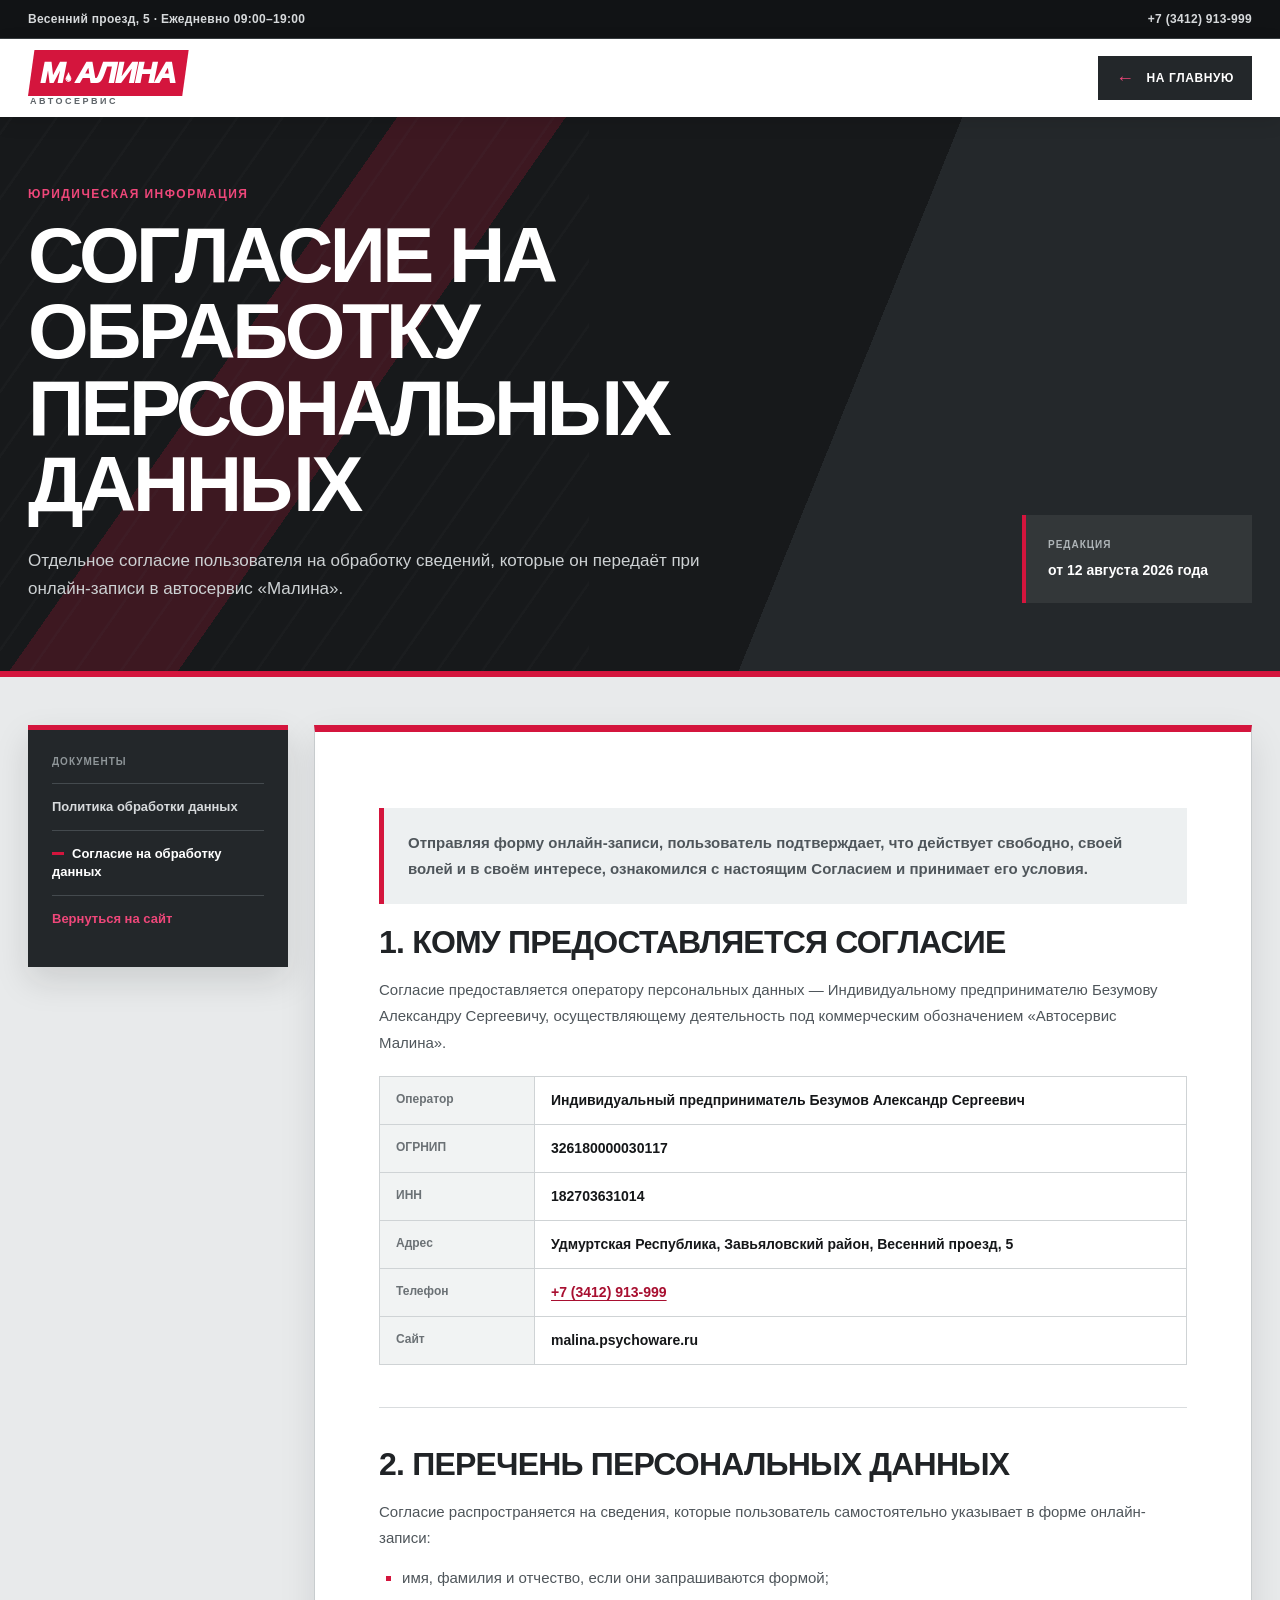
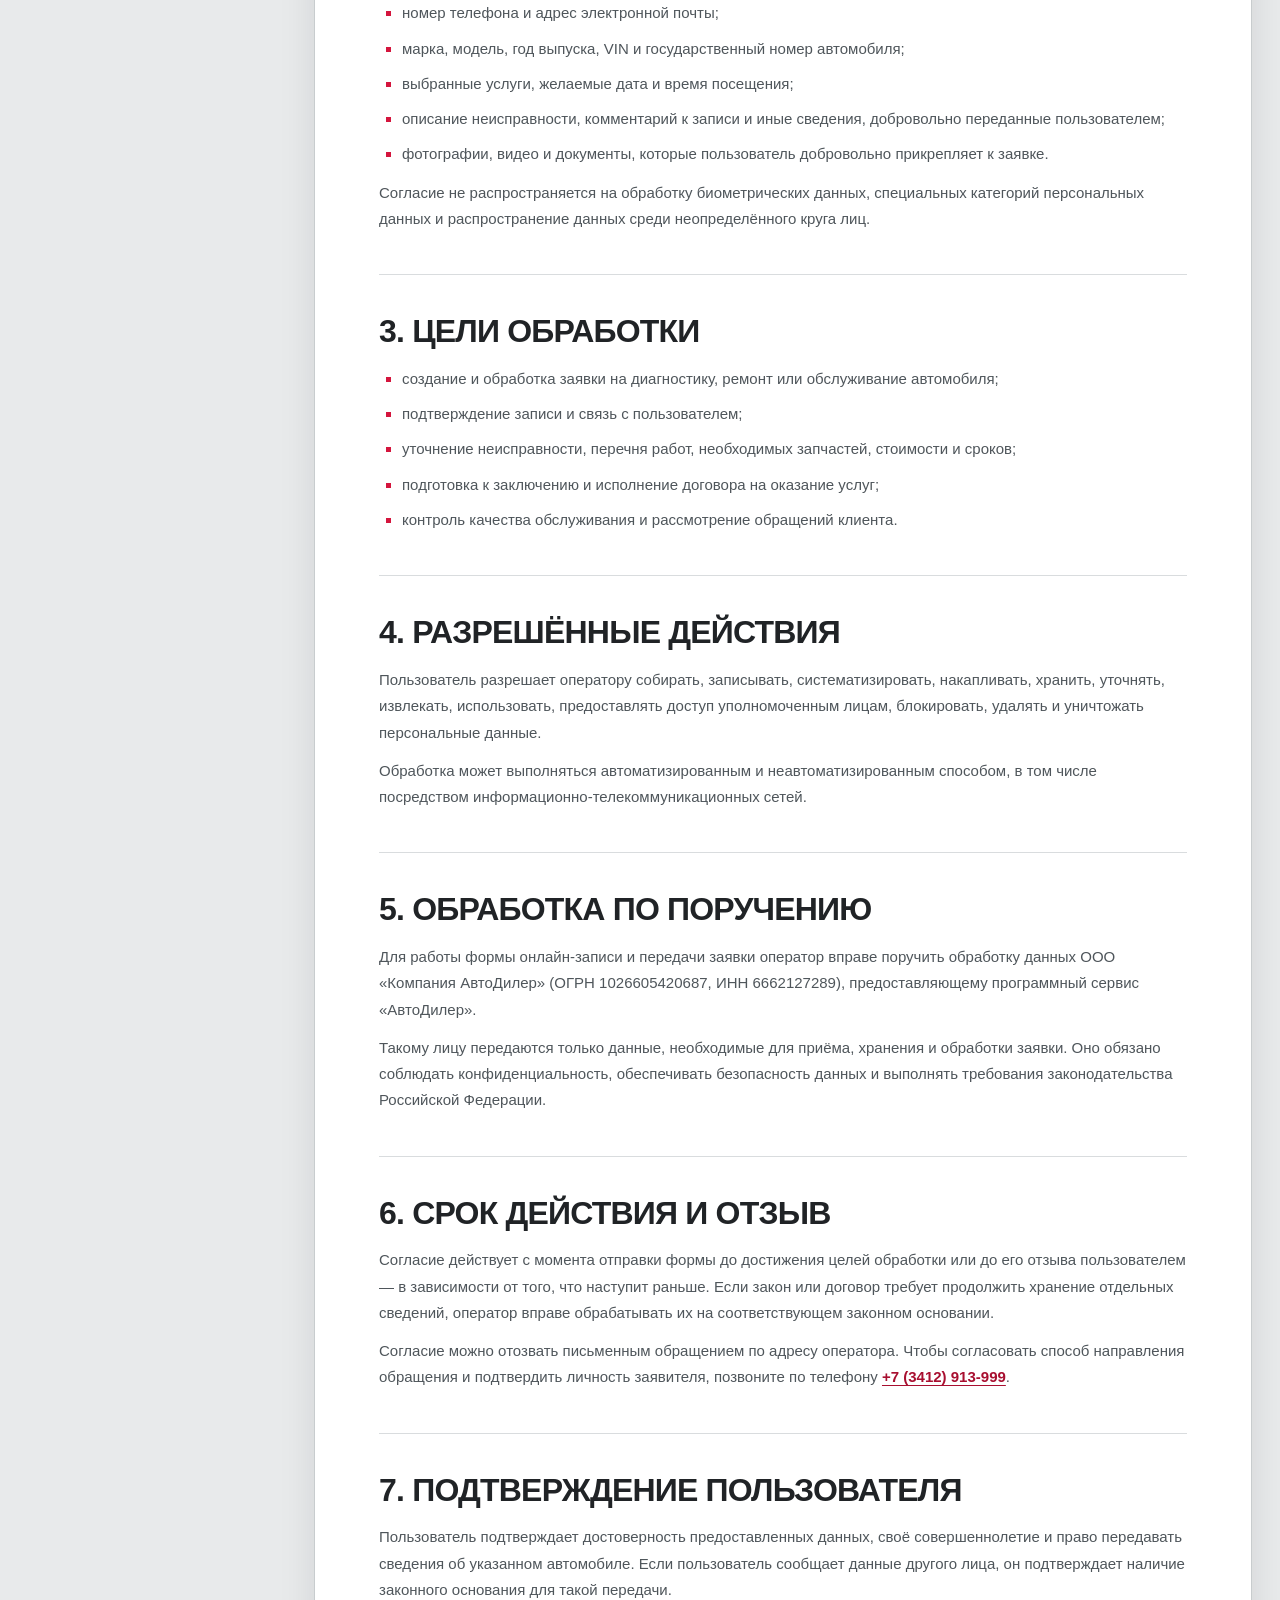
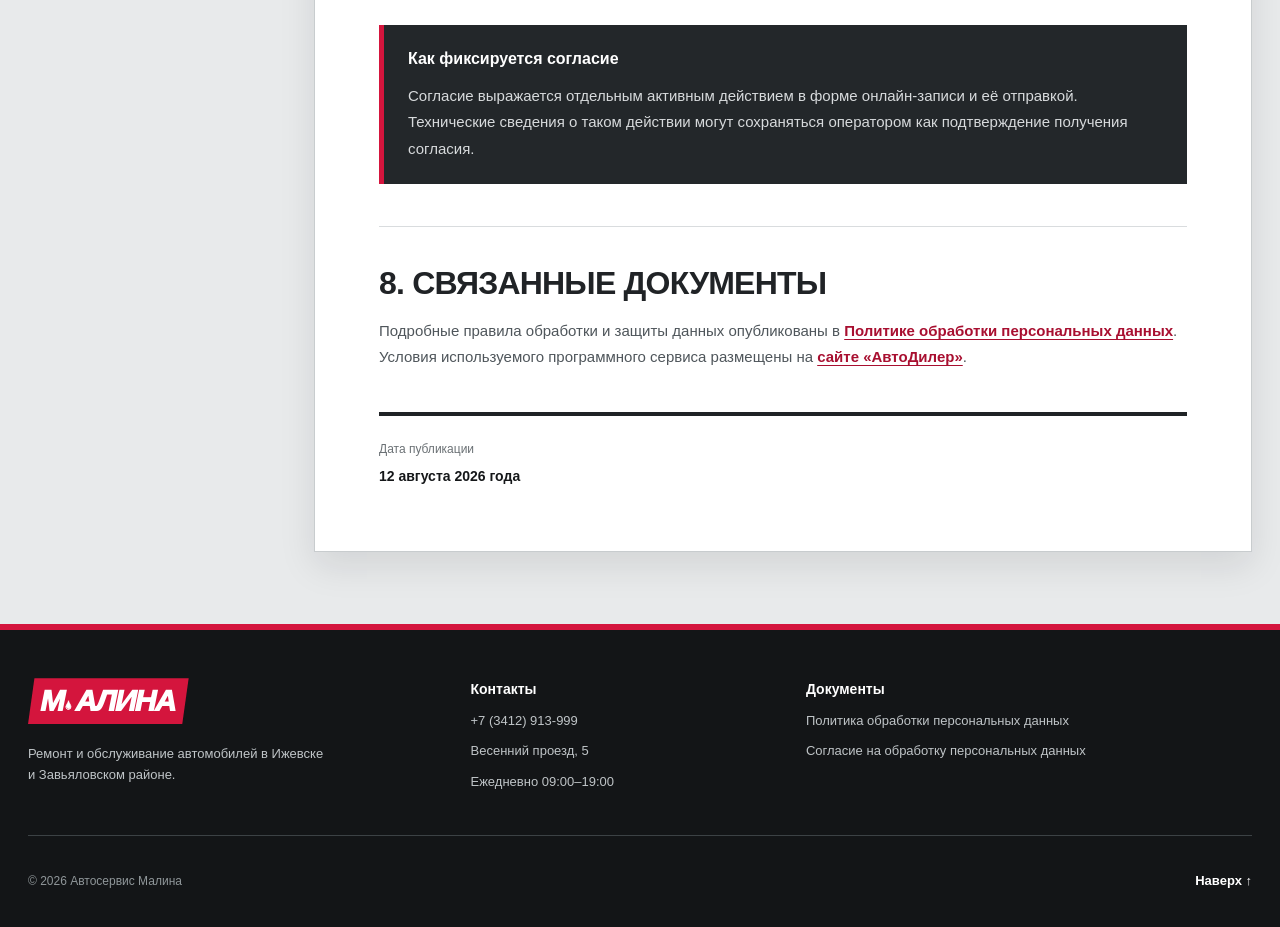
==== consent/index.html @ 2dd9e6f2 "Initial commit: static site malina" ====
<!doctype html>
<html lang="ru">
  <head>
    <meta charset="utf-8">
    <meta name="viewport" content="width=device-width, initial-scale=1">
    <meta name="theme-color" content="#d4153d">
    <title>Согласие на обработку персональных данных — Автосервис Малина</title>
    <meta name="description" content="Согласие пользователя сайта автосервиса Малина на обработку персональных данных при онлайн-записи.">
    <meta name="robots" content="index, follow">
    <link rel="canonical" href="https://malina.psychoware.ru/consent/">
    <link rel="icon" href="/assets/favicon.svg" type="image/svg+xml">
    <link rel="stylesheet" href="/assets/site-v2.css">
    <link rel="stylesheet" href="/assets/legal.css">
    <script src="/assets/legal.js" defer></script>
  </head>
  <body class="legal-site">
    <a class="skip-link" href="#legal-document">Перейти к документу</a>

    <div class="utility-bar">
      <div class="shell utility-inner">
        <span>Весенний проезд, 5 · Ежедневно 09:00–19:00</span>
        <a href="tel:+73412913999">+7 (3412) 913-999</a>
      </div>
    </div>

    <header class="site-header legal-site-header">
      <div class="shell header-inner">
        <a class="brand" href="/" aria-label="Автосервис Малина — на главную">
          <span class="brand-mark" aria-hidden="true"><span class="brand-mark-name"><b>М</b><svg class="brand-mark-drop" viewBox="0 0 16 22"><path class="brand-mark-drop-body" d="M8 0C6.8 4.1 2.5 8.6 2.5 13a5.5 5.5 0 0 0 11 0C13.5 8.6 9.2 4.1 8 0Z"/><path class="brand-mark-drop-cut" d="M4.2 12.1c.25 2.65 1.82 4.35 4.05 4.35 1.54 0 2.83-.74 3.65-1.91-.55 2.34-2.25 3.91-4.54 3.91-2.7 0-4.76-2.08-4.76-4.9 0-1.16.34-2.23.95-3.36.02.72.22 1.36.65 1.91Z"/></svg><b>АЛИНА</b></span></span>
          <span class="brand-caption">Автосервис</span>
        </a>
        <a class="legal-home-link" href="/"><span>←</span>На главную</a>
      </div>
      <div class="page-progress" role="progressbar" aria-label="Прогресс просмотра документа" aria-valuemin="0" aria-valuemax="100" aria-valuenow="0"><span></span></div>
    </header>

    <main class="legal-main">
      <section class="legal-hero" id="top">
        <div class="shell legal-hero-grid">
          <div>
            <p class="eyebrow">Юридическая информация</p>
            <h1>Согласие на обработку персональных данных</h1>
            <p class="legal-hero-lead">Отдельное согласие пользователя на обработку сведений, которые он передаёт при онлайн-записи в автосервис «Малина».</p>
          </div>
          <div class="legal-version"><span>Редакция</span><strong>от 12 августа 2026 года</strong></div>
        </div>
      </section>

      <div class="shell legal-content-shell">
        <nav class="legal-nav" aria-label="Юридические документы">
          <span>Документы</span>
          <a href="/privacy/">Политика обработки данных</a>
          <a href="/consent/" aria-current="page">Согласие на обработку данных</a>
          <a href="/">Вернуться на сайт</a>
        </nav>

        <article class="legal-document" id="legal-document">
          <p class="legal-intro" style="margin-bottom: 20px;">Отправляя форму онлайн-записи, пользователь подтверждает, что действует свободно, своей волей и в своём интересе, ознакомился с настоящим Согласием и принимает его условия.</p>

          <section>
            <h2>1. Кому предоставляется согласие</h2>
            <p>Согласие предоставляется оператору персональных данных — Индивидуальному предпринимателю Безумову Александру Сергеевичу, осуществляющему деятельность под коммерческим обозначением «Автосервис Малина».</p>
            <div class="legal-requisites">
              <span>Оператор</span><strong>Индивидуальный предприниматель Безумов Александр Сергеевич</strong>
              <span>ОГРНИП</span><strong>326180000030117</strong>
              <span>ИНН</span><strong>182703631014</strong>
              <span>Адрес</span><strong>Удмуртская Республика, Завьяловский район, Весенний проезд, 5</strong>
              <span>Телефон</span><strong><a href="tel:+73412913999">+7 (3412) 913-999</a></strong>
              <span>Сайт</span><strong>malina.psychoware.ru</strong>
            </div>
          </section>

          <section>
            <h2>2. Перечень персональных данных</h2>
            <p>Согласие распространяется на сведения, которые пользователь самостоятельно указывает в форме онлайн-записи:</p>
            <ul>
              <li>имя, фамилия и отчество, если они запрашиваются формой;</li>
              <li>номер телефона и адрес электронной почты;</li>
              <li>марка, модель, год выпуска, VIN и государственный номер автомобиля;</li>
              <li>выбранные услуги, желаемые дата и время посещения;</li>
              <li>описание неисправности, комментарий к записи и иные сведения, добровольно переданные пользователем;</li>
              <li>фотографии, видео и документы, которые пользователь добровольно прикрепляет к заявке.</li>
            </ul>
            <p>Согласие не распространяется на обработку биометрических данных, специальных категорий персональных данных и распространение данных среди неопределённого круга лиц.</p>
          </section>

          <section>
            <h2>3. Цели обработки</h2>
            <ul>
              <li>создание и обработка заявки на диагностику, ремонт или обслуживание автомобиля;</li>
              <li>подтверждение записи и связь с пользователем;</li>
              <li>уточнение неисправности, перечня работ, необходимых запчастей, стоимости и сроков;</li>
              <li>подготовка к заключению и исполнение договора на оказание услуг;</li>
              <li>контроль качества обслуживания и рассмотрение обращений клиента.</li>
            </ul>
          </section>

          <section>
            <h2>4. Разрешённые действия</h2>
            <p>Пользователь разрешает оператору собирать, записывать, систематизировать, накапливать, хранить, уточнять, извлекать, использовать, предоставлять доступ уполномоченным лицам, блокировать, удалять и уничтожать персональные данные.</p>
            <p>Обработка может выполняться автоматизированным и неавтоматизированным способом, в том числе посредством информационно-телекоммуникационных сетей.</p>
          </section>

          <section>
            <h2>5. Обработка по поручению</h2>
            <p>Для работы формы онлайн-записи и передачи заявки оператор вправе поручить обработку данных ООО «Компания АвтоДилер» (ОГРН 1026605420687, ИНН 6662127289), предоставляющему программный сервис «АвтоДилер».</p>
            <p>Такому лицу передаются только данные, необходимые для приёма, хранения и обработки заявки. Оно обязано соблюдать конфиденциальность, обеспечивать безопасность данных и выполнять требования законодательства Российской Федерации.</p>
          </section>

          <section>
            <h2>6. Срок действия и отзыв</h2>
            <p>Согласие действует с момента отправки формы до достижения целей обработки или до его отзыва пользователем — в зависимости от того, что наступит раньше. Если закон или договор требует продолжить хранение отдельных сведений, оператор вправе обрабатывать их на соответствующем законном основании.</p>
            <p>Согласие можно отозвать письменным обращением по адресу оператора. Чтобы согласовать способ направления обращения и подтвердить личность заявителя, позвоните по телефону <a href="tel:+73412913999">+7 (3412) 913-999</a>.</p>
          </section>

          <section>
            <h2>7. Подтверждение пользователя</h2>
            <p>Пользователь подтверждает достоверность предоставленных данных, своё совершеннолетие и право передавать сведения об указанном автомобиле. Если пользователь сообщает данные другого лица, он подтверждает наличие законного основания для такой передачи.</p>
            <div class="legal-callout"><strong>Как фиксируется согласие</strong><p>Согласие выражается отдельным активным действием в форме онлайн-записи и её отправкой. Технические сведения о таком действии могут сохраняться оператором как подтверждение получения согласия.</p></div>
          </section>

          <section>
            <h2>8. Связанные документы</h2>
            <p>Подробные правила обработки и защиты данных опубликованы в <a href="/privacy/">Политике обработки персональных данных</a>. Условия используемого программного сервиса размещены на <a href="https://autodealer.ru/rules#policy" target="_blank" rel="noopener noreferrer">сайте «АвтоДилер»</a>.</p>
          </section>

          <div class="legal-signature"><span>Дата публикации</span><strong>12 августа 2026 года</strong></div>
        </article>
      </div>
    </main>

    <footer class="footer">
      <div class="shell legal-footer-grid">
        <div class="footer-brand"><a class="brand brand-footer" href="/"><span class="brand-mark brand-mark-light" aria-hidden="true"><span class="brand-mark-name"><b>М</b><svg class="brand-mark-drop" viewBox="0 0 16 22"><path class="brand-mark-drop-body" d="M8 0C6.8 4.1 2.5 8.6 2.5 13a5.5 5.5 0 0 0 11 0C13.5 8.6 9.2 4.1 8 0Z"/><path class="brand-mark-drop-cut" d="M4.2 12.1c.25 2.65 1.82 4.35 4.05 4.35 1.54 0 2.83-.74 3.65-1.91-.55 2.34-2.25 3.91-4.54 3.91-2.7 0-4.76-2.08-4.76-4.9 0-1.16.34-2.23.95-3.36.02.72.22 1.36.65 1.91Z"/></svg><b>АЛИНА</b></span></span></a><p>Ремонт и обслуживание автомобилей в Ижевске и Завьяловском районе.</p></div>
        <div class="legal-footer-column"><strong>Контакты</strong><a href="tel:+73412913999">+7 (3412) 913-999</a><span>Весенний проезд, 5</span><span>Ежедневно 09:00–19:00</span></div>
        <div class="legal-footer-column"><strong>Документы</strong><a href="/privacy/">Политика обработки персональных данных</a><a href="/consent/">Согласие на обработку персональных данных</a></div>
      </div>
      <div class="shell footer-bottom legal-footer-bottom"><span>© 2026 Автосервис Малина</span><a class="footer-to-top" href="#top">Наверх ↑</a></div>
    </footer>
  </body>
</html>
---- assets/legal.css ----
.legal-site {
  color: var(--ink);
  background: #e8eaeb;
}

.legal-site .utility-inner {
  justify-content: space-between;
}

.legal-site-header .brand {
  display: grid;
  justify-items: start;
  gap: 1px;
}

.legal-site-header::after {
  display: none;
}

.legal-site-header .page-progress {
  bottom: 0;
  height: 4px;
}

.legal-home-link {
  display: inline-flex;
  align-items: center;
  gap: 12px;
  min-height: 44px;
  padding: 0 18px;
  color: #fff;
  background: var(--steel);
  font-size: 12px;
  font-weight: 850;
  letter-spacing: .05em;
  text-transform: uppercase;
}

.legal-home-link span {
  color: #ef477a;
  font-size: 18px;
}

.legal-home-link:hover,
.legal-home-link:focus-visible {
  background: var(--raspberry);
}

.legal-main {
  min-height: 70vh;
}

.legal-hero {
  position: relative;
  overflow: hidden;
  color: #fff;
  background: linear-gradient(112deg, #17191b 0 64%, #24282b 64% 100%);
  border-bottom: 6px solid var(--raspberry);
}

.legal-hero::before {
  position: absolute;
  inset: 0 auto 0 -6%;
  width: 52%;
  content: "";
  opacity: .2;
  background:
    repeating-linear-gradient(125deg, transparent 0 34px, rgb(255 255 255 / 9%) 35px 37px),
    linear-gradient(125deg, transparent 0 45%, var(--raspberry) 45% 61%, transparent 61%);
}

.legal-hero-grid {
  position: relative;
  z-index: 1;
  display: grid;
  grid-template-columns: minmax(0, 1fr) 230px;
  align-items: end;
  gap: 70px;
  min-height: 390px;
  padding: 68px 0;
}

.legal-hero .eyebrow {
  color: #ef477a;
}

.legal-hero h1 {
  max-width: 900px;
  margin: 0;
  font-family: "Arial Narrow", Arial, sans-serif;
  font-size: clamp(46px, 6.2vw, 78px);
  font-weight: 900;
  letter-spacing: -.045em;
  line-height: .98;
  text-transform: uppercase;
}

.legal-hero-lead {
  max-width: 720px;
  margin: 24px 0 0;
  color: #cdd1d3;
  font-size: 17px;
  line-height: 1.65;
}

.legal-version {
  display: grid;
  gap: 8px;
  padding: 22px;
  background: rgb(255 255 255 / 7%);
  border-left: 4px solid var(--raspberry);
}

.legal-version span {
  color: #aeb4b7;
  font-size: 10px;
  font-weight: 850;
  letter-spacing: .1em;
  text-transform: uppercase;
}

.legal-version strong {
  font-size: 14px;
}

.legal-content-shell {
  display: grid;
  grid-template-columns: 260px minmax(0, 1fr);
  align-items: start;
  gap: 26px;
  padding-top: 48px;
  padding-bottom: 72px;
}

.legal-nav {
  position: sticky;
  top: 106px;
  display: grid;
  padding: 24px;
  color: #fff;
  background: var(--steel);
  border-top: 5px solid var(--raspberry);
  box-shadow: 0 14px 32px rgb(20 24 26 / 13%);
}

.legal-nav > span {
  margin-bottom: 14px;
  color: #8f9699;
  font-size: 10px;
  font-weight: 850;
  letter-spacing: .1em;
  text-transform: uppercase;
}

.legal-nav a {
  padding: 14px 0;
  color: #d7dadc;
  border-top: 1px solid #444a4e;
  font-size: 13px;
  font-weight: 750;
  line-height: 1.4;
}

.legal-nav a:last-child {
  color: #ef477a;
}

.legal-nav a[aria-current="page"] {
  color: #fff;
}

.legal-nav a[aria-current="page"]::before {
  display: inline-block;
  width: 12px;
  height: 3px;
  margin: 0 8px 3px 0;
  content: "";
  background: var(--raspberry);
}

.legal-site .legal-document {
  width: auto;
  margin: 0;
  padding: clamp(32px, 5vw, 64px);
  background: #fff;
  border: 1px solid #c8ccce;
  border-top: 7px solid var(--raspberry);
  box-shadow: 0 14px 34px rgb(20 24 26 / 10%);
}

.legal-intro {
  margin: 0 0 34px;
  padding: 22px 24px;
  color: #30363a;
  background: #edf0f1;
  border-left: 5px solid var(--raspberry);
  font-size: 17px;
  font-weight: 700;
  line-height: 1.65;
}

.legal-site .legal-document section + section {
  margin-top: 42px;
  padding-top: 38px;
  border-top: 1px solid #d9dcde;
}

.legal-site .legal-document h2 {
  margin: 0 0 16px;
  color: #202326;
  font-family: "Arial Narrow", Arial, sans-serif;
  font-size: clamp(24px, 3vw, 32px);
  font-weight: 900;
  letter-spacing: -.025em;
  line-height: 1.15;
  text-transform: uppercase;
}

.legal-site .legal-document h3 {
  margin: 24px 0 10px;
  color: #202326;
  font-size: 17px;
}

.legal-site .legal-document p,
.legal-site .legal-document li {
  color: #4f565b;
  font-size: 15px;
  line-height: 1.75;
}

.legal-site .legal-document p {
  margin: 12px 0 0;
}

.legal-site .legal-document ul,
.legal-site .legal-document ol {
  display: grid;
  gap: 9px;
  margin: 14px 0 0;
  padding-left: 23px;
}

.legal-site .legal-document ul {
  list-style: square;
}

.legal-site .legal-document ol {
  list-style: decimal;
}

.legal-site .legal-document li::marker {
  color: var(--raspberry);
  font-weight: 900;
}

.legal-site .legal-document a {
  color: var(--raspberry-dark);
  font-weight: 750;
  text-decoration: underline;
  text-underline-offset: 3px;
}

.legal-requisites {
  display: grid;
  grid-template-columns: 155px minmax(0, 1fr);
  margin-top: 20px;
  border-top: 1px solid #cfd3d5;
  border-left: 1px solid #cfd3d5;
}

.legal-requisites > * {
  padding: 13px 16px;
  border-right: 1px solid #cfd3d5;
  border-bottom: 1px solid #cfd3d5;
}

.legal-requisites span {
  color: #6b7175;
  background: #f1f3f3;
  font-size: 12px;
  font-weight: 750;
}

.legal-requisites strong {
  font-size: 14px;
  line-height: 1.5;
}

.legal-data-grid {
  display: grid;
  grid-template-columns: repeat(2, minmax(0, 1fr));
  gap: 12px;
  margin-top: 18px;
}

.legal-data-grid article {
  padding: 20px;
  background: #f1f3f3;
  border-left: 4px solid #aeb4b7;
}

.legal-data-grid strong {
  display: block;
  margin-bottom: 8px;
  color: #202326;
  font-size: 14px;
}

.legal-data-grid p {
  margin: 0 !important;
  font-size: 13px !important;
  line-height: 1.6 !important;
}

.legal-callout {
  margin-top: 22px;
  padding: 22px 24px;
  color: #fff;
  background: var(--steel);
  border-left: 5px solid var(--raspberry);
}

.legal-callout strong {
  display: block;
  margin-bottom: 7px;
  color: #fff;
}

.legal-callout p,
.legal-callout a {
  color: #d7dadc !important;
}

.legal-signature {
  display: grid;
  gap: 8px;
  margin-top: 42px;
  padding-top: 24px;
  border-top: 4px solid #202326;
}

.legal-signature span {
  color: #6b7175;
  font-size: 12px;
}

.legal-signature strong {
  font-size: 14px;
}

.legal-site .footer {
  padding-top: 48px;
}

.legal-footer-grid {
  display: grid;
  grid-template-columns: 1.1fr .8fr 1.25fr;
  gap: 50px;
}

.legal-footer-column {
  display: grid;
  align-content: start;
  gap: 10px;
  color: #bfc4c7;
  font-size: 13px;
  line-height: 1.6;
}

.legal-footer-column strong {
  color: #fff;
  font-size: 14px;
}

.legal-footer-column a:hover,
.legal-footer-column a:focus-visible {
  color: #ef477a;
}

.legal-footer-bottom {
  align-items: center;
}

@media (width <= 900px) {
  .legal-hero-grid {
    grid-template-columns: 1fr;
    gap: 32px;
  }

  .legal-version {
    width: min(100%, 320px);
  }

  .legal-content-shell {
    grid-template-columns: 1fr;
  }

  .legal-nav {
    position: static;
    grid-template-columns: repeat(3, minmax(0, 1fr));
    gap: 0 18px;
  }

  .legal-nav > span {
    grid-column: 1 / -1;
  }

  .legal-footer-grid {
    grid-template-columns: 1fr 1fr;
  }
}

@media (width <= 600px) {
  .legal-site .utility-inner span:first-child {
    display: inline-flex;
  }

  .legal-site .utility-inner a {
    display: none;
  }

  .legal-home-link {
    width: 44px;
    padding: 0;
    justify-content: center;
    font-size: 0;
  }

  .legal-home-link span {
    font-size: 20px;
  }

  .legal-hero-grid {
    min-height: 340px;
    padding: 48px 0;
  }

  .legal-hero h1 {
    font-size: clamp(38px, 12vw, 52px);
  }

  .legal-hero-lead {
    font-size: 15px;
  }

  .legal-content-shell {
    padding-top: 24px;
    padding-bottom: 48px;
  }

  .legal-nav {
    grid-template-columns: 1fr;
    padding: 20px;
  }

  .legal-site .legal-document {
    padding: 28px 22px;
  }

  .legal-intro {
    padding: 18px;
    font-size: 15px;
  }

  .legal-requisites,
  .legal-data-grid,
  .legal-footer-grid {
    grid-template-columns: 1fr;
  }

  .legal-requisites span {
    padding-bottom: 4px;
    border-bottom: 0;
  }

  .legal-requisites strong {
    padding-top: 4px;
  }

  .legal-footer-bottom {
    align-items: flex-start;
  }
}
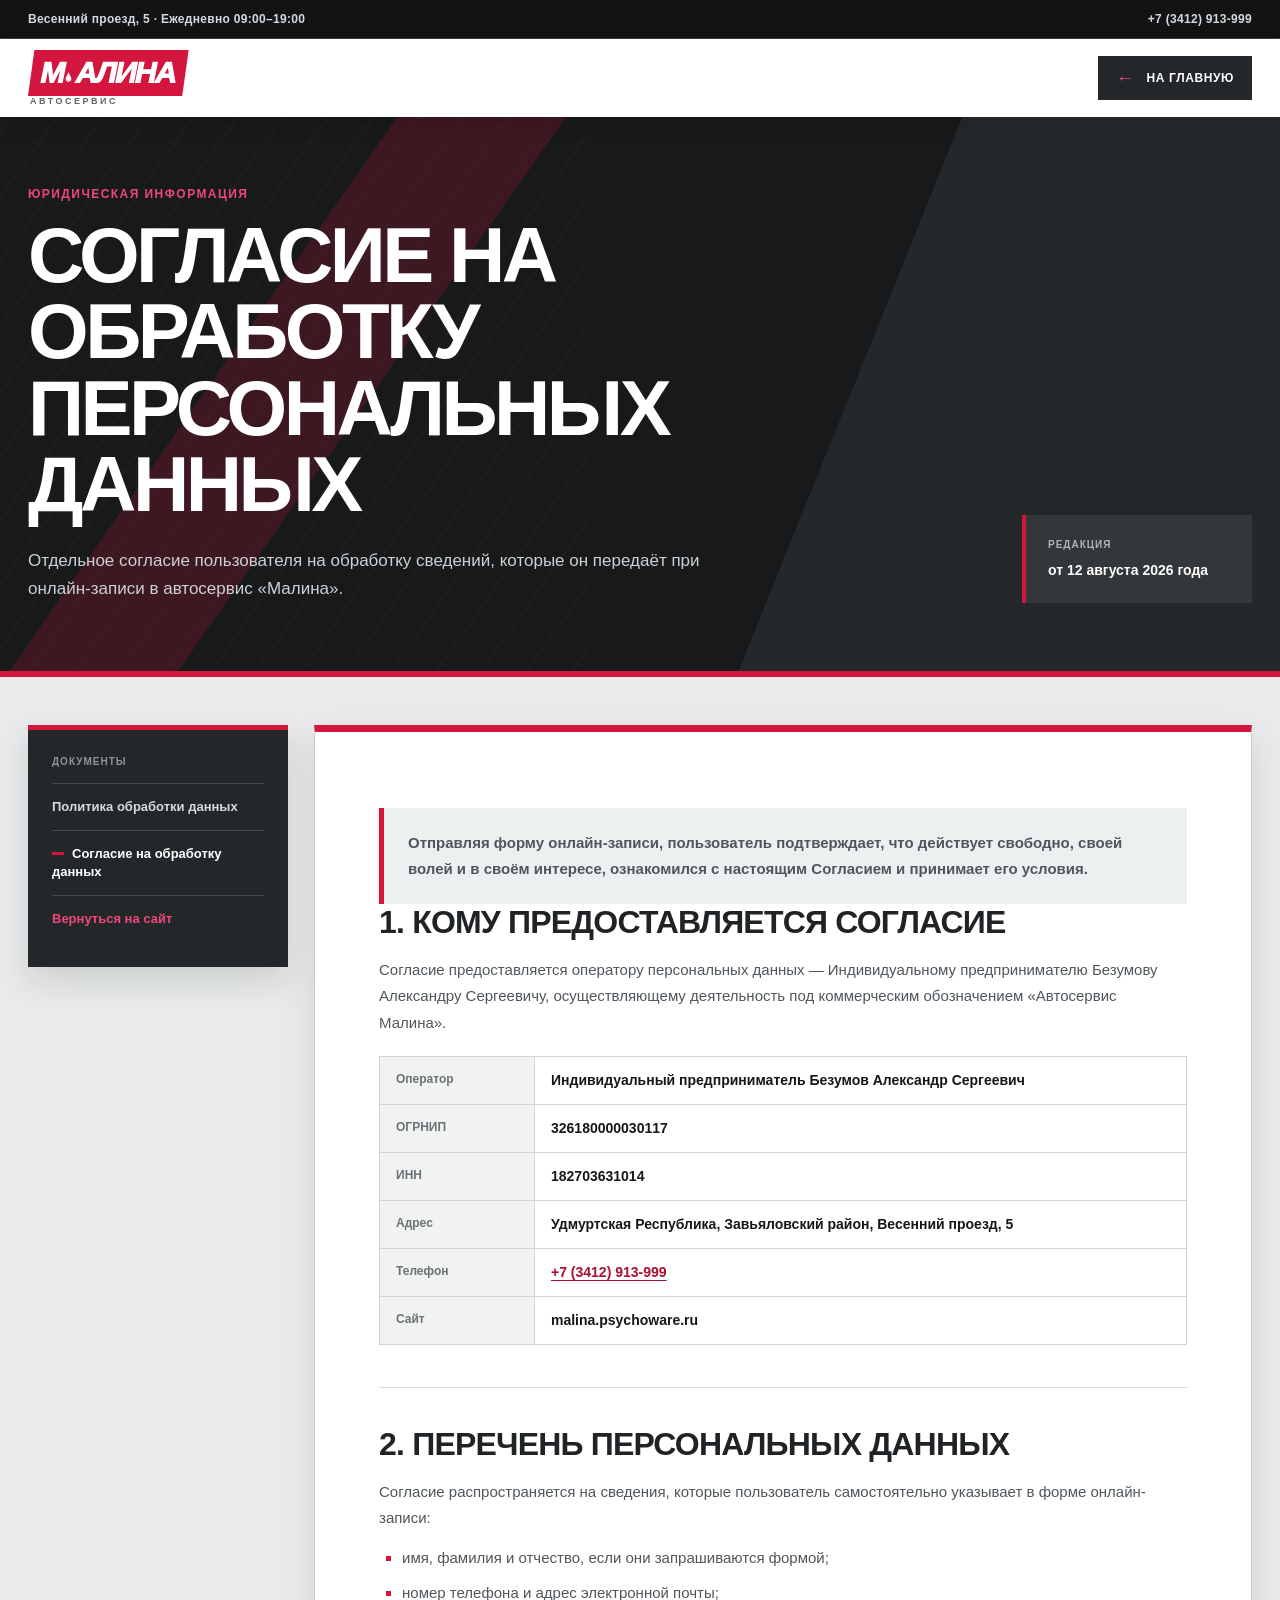
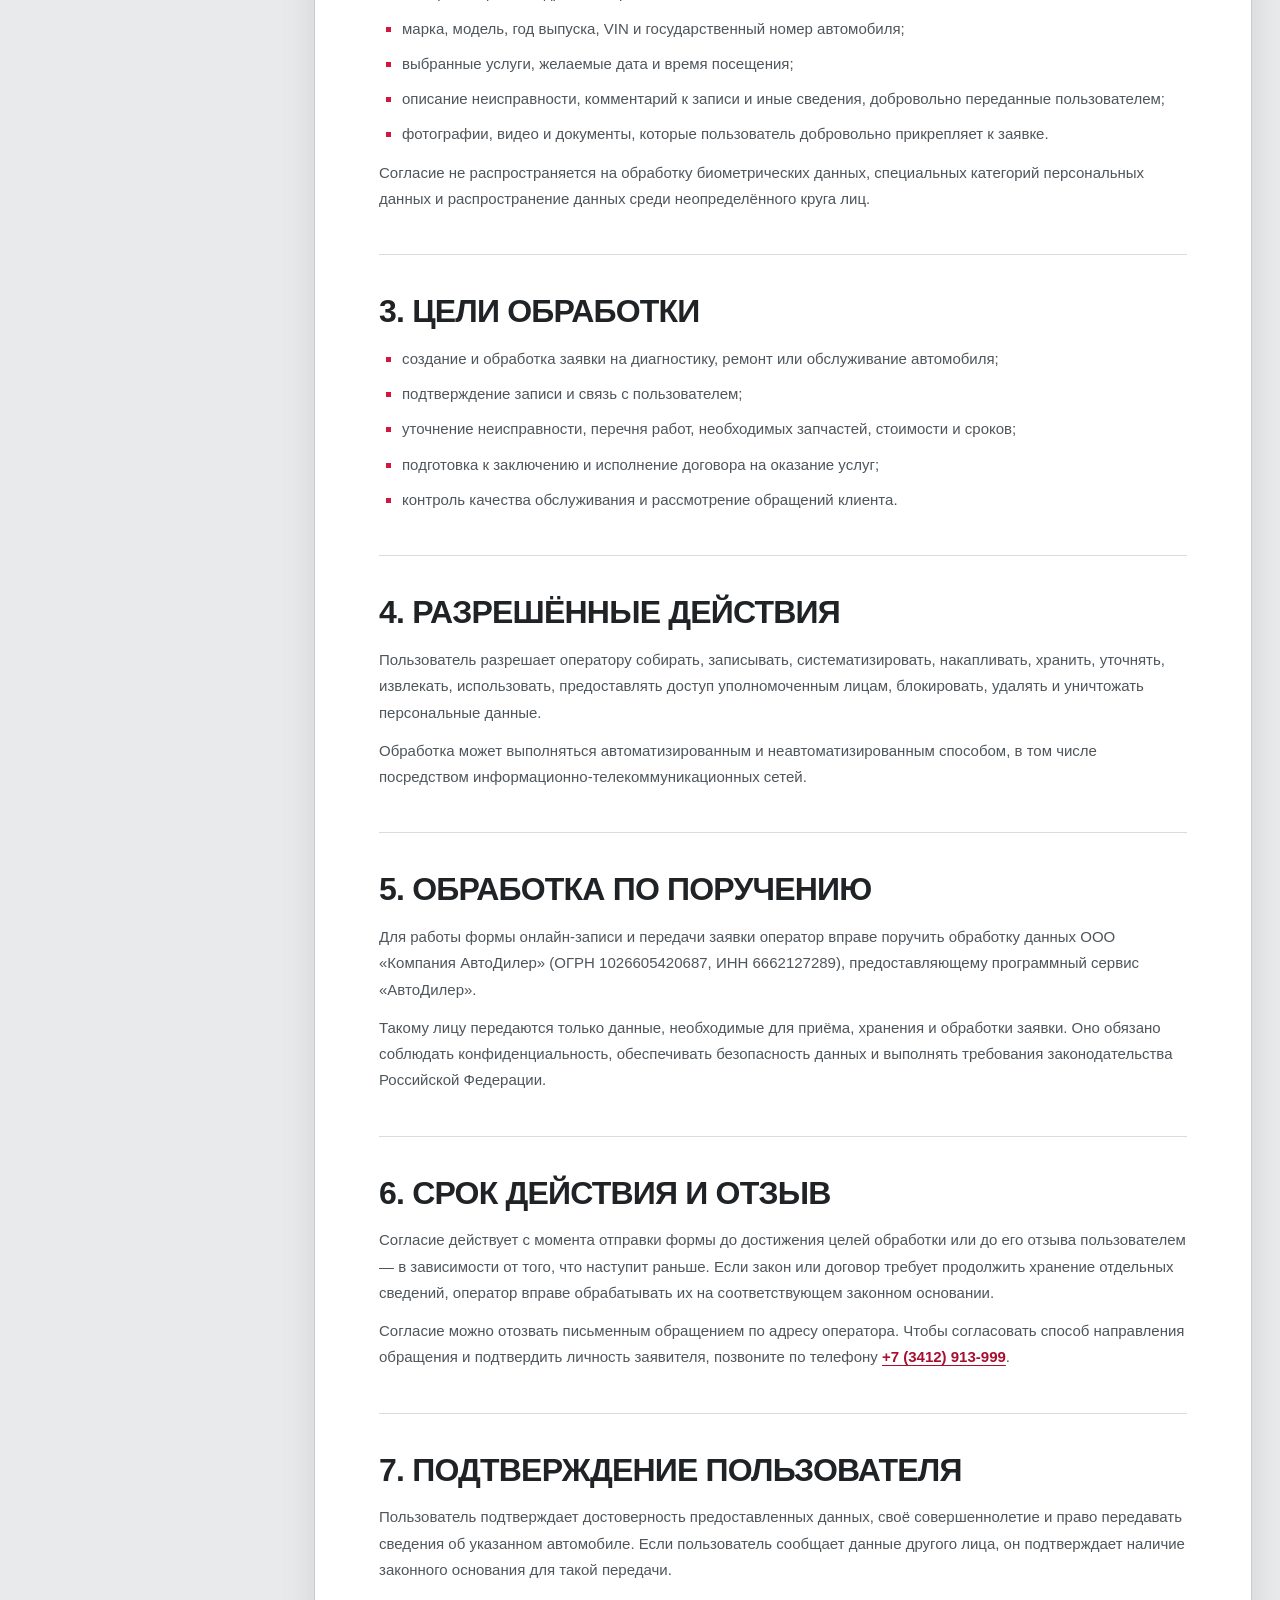
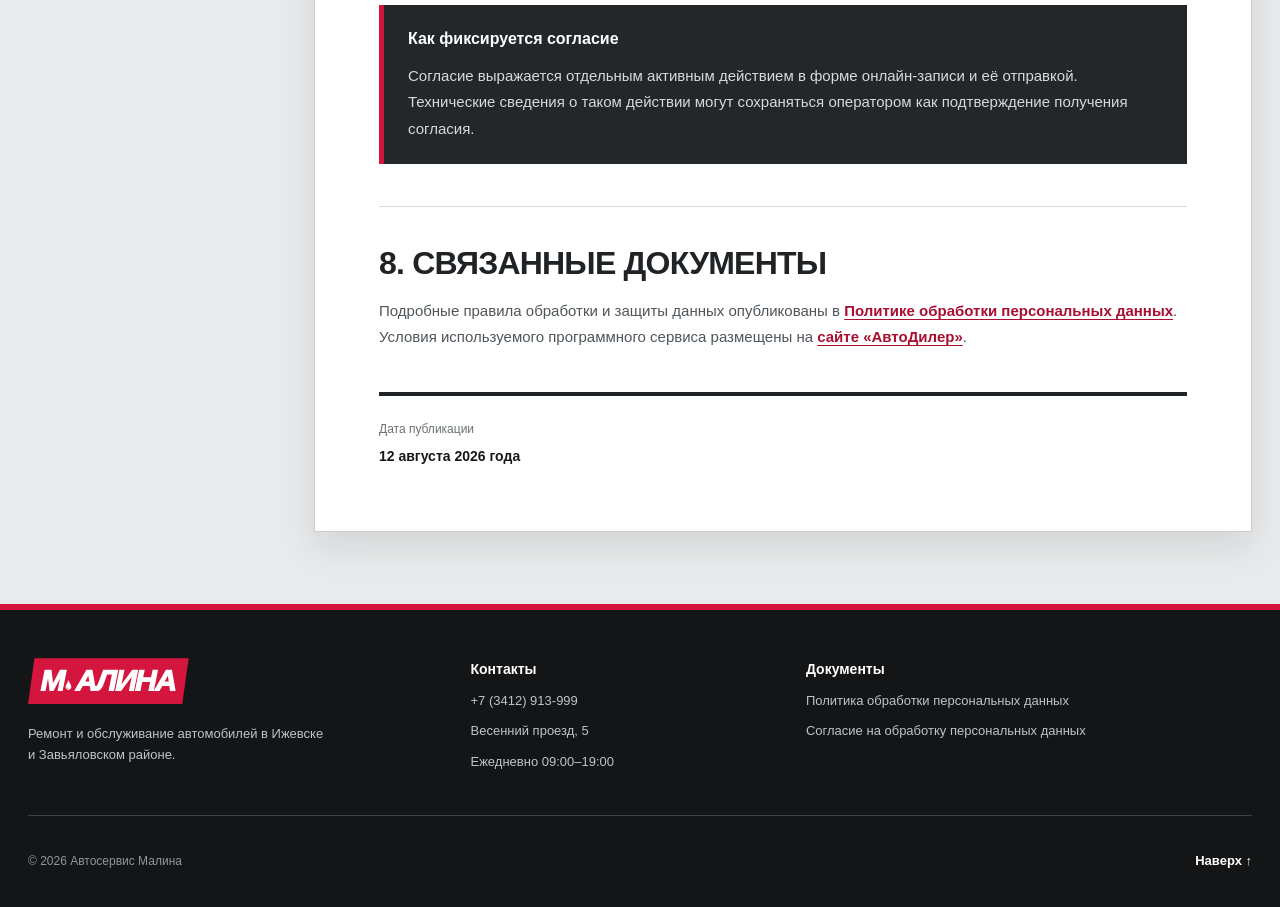
==== commit 82014a90: "Refactor styles and update project docs" ====
--- a/consent/index.html
+++ b/consent/index.html
@@ -9,8 +9,8 @@
     <meta name="robots" content="index, follow">
     <link rel="canonical" href="https://malina.psychoware.ru/consent/">
     <link rel="icon" href="/assets/favicon.svg" type="image/svg+xml">
-    <link rel="stylesheet" href="/assets/site-v2.css">
-    <link rel="stylesheet" href="/assets/legal.css">
+    <link rel="stylesheet" href="/assets/main.css">
+    <link rel="stylesheet" href="/assets/legal-pages.css">
     <script src="/assets/legal.js" defer></script>
   </head>
   <body class="legal-site">
@@ -55,7 +55,7 @@
         </nav>
 
         <article class="legal-document" id="legal-document">
-          <p class="legal-intro" style="margin-bottom: 20px;">Отправляя форму онлайн-записи, пользователь подтверждает, что действует свободно, своей волей и в своём интересе, ознакомился с настоящим Согласием и принимает его условия.</p>
+          <p class="legal-intro">Отправляя форму онлайн-записи, пользователь подтверждает, что действует свободно, своей волей и в своём интересе, ознакомился с настоящим Согласием и принимает его условия.</p>
 
           <section>
             <h2>1. Кому предоставляется согласие</h2>
--- a/assets/legal-pages.css
+++ b/assets/legal-pages.css
@@ -0,0 +1,484 @@
+.legal-site {
+  color: var(--ink);
+  background: #e8eaeb;
+}
+
+.legal-site .utility-inner {
+  justify-content: space-between;
+}
+
+.legal-site-header .brand {
+  display: grid;
+  justify-items: start;
+  gap: 1px;
+}
+
+.legal-site-header::after {
+  display: none;
+}
+
+.legal-site-header .page-progress {
+  bottom: 0;
+  height: 4px;
+}
+
+.legal-home-link {
+  display: inline-flex;
+  align-items: center;
+  gap: 12px;
+  min-height: 44px;
+  padding: 0 18px;
+  color: #fff;
+  background: var(--steel);
+  font-size: 12px;
+  font-weight: 850;
+  letter-spacing: .05em;
+  text-transform: uppercase;
+}
+
+.legal-home-link span {
+  color: #ef477a;
+  font-size: 18px;
+}
+
+.legal-home-link:hover,
+.legal-home-link:focus-visible {
+  background: var(--raspberry);
+}
+
+.legal-main {
+  min-height: 70vh;
+}
+
+.legal-hero {
+  position: relative;
+  overflow: hidden;
+  color: #fff;
+  background: linear-gradient(112deg, #17191b 0 64%, #24282b 64% 100%);
+  border-bottom: 6px solid var(--raspberry);
+}
+
+.legal-hero::before {
+  position: absolute;
+  inset: 0 auto 0 -6%;
+  width: 52%;
+  content: "";
+  opacity: .2;
+  background:
+    repeating-linear-gradient(125deg, transparent 0 34px, rgb(255 255 255 / 9%) 35px 37px),
+    linear-gradient(125deg, transparent 0 45%, var(--raspberry) 45% 61%, transparent 61%);
+}
+
+.legal-hero-grid {
+  position: relative;
+  z-index: 1;
+  display: grid;
+  grid-template-columns: minmax(0, 1fr) 230px;
+  align-items: end;
+  gap: 70px;
+  min-height: 390px;
+  padding: 68px 0;
+}
+
+.legal-hero .eyebrow {
+  color: #ef477a;
+}
+
+.legal-hero h1 {
+  max-width: 900px;
+  margin: 0;
+  font-family: "Arial Narrow", Arial, sans-serif;
+  font-size: clamp(46px, 6.2vw, 78px);
+  font-weight: 900;
+  letter-spacing: -.045em;
+  line-height: .98;
+  text-transform: uppercase;
+}
+
+.legal-hero-lead {
+  max-width: 720px;
+  margin: 24px 0 0;
+  color: #cdd1d3;
+  font-size: 17px;
+  line-height: 1.65;
+}
+
+.legal-version {
+  display: grid;
+  gap: 8px;
+  padding: 22px;
+  background: rgb(255 255 255 / 7%);
+  border-left: 4px solid var(--raspberry);
+}
+
+.legal-version span {
+  color: #aeb4b7;
+  font-size: 10px;
+  font-weight: 850;
+  letter-spacing: .1em;
+  text-transform: uppercase;
+}
+
+.legal-version strong {
+  font-size: 14px;
+}
+
+.legal-content-shell {
+  display: grid;
+  grid-template-columns: 260px minmax(0, 1fr);
+  align-items: start;
+  gap: 26px;
+  padding-top: 48px;
+  padding-bottom: 72px;
+}
+
+.legal-nav {
+  position: sticky;
+  top: 106px;
+  display: grid;
+  padding: 24px;
+  color: #fff;
+  background: var(--steel);
+  border-top: 5px solid var(--raspberry);
+  box-shadow: 0 14px 32px rgb(20 24 26 / 13%);
+}
+
+.legal-nav > span {
+  margin-bottom: 14px;
+  color: #8f9699;
+  font-size: 10px;
+  font-weight: 850;
+  letter-spacing: .1em;
+  text-transform: uppercase;
+}
+
+.legal-nav a {
+  padding: 14px 0;
+  color: #d7dadc;
+  border-top: 1px solid #444a4e;
+  font-size: 13px;
+  font-weight: 750;
+  line-height: 1.4;
+}
+
+.legal-nav a:last-child {
+  color: #ef477a;
+}
+
+.legal-nav a[aria-current="page"] {
+  color: #fff;
+}
+
+.legal-nav a[aria-current="page"]::before {
+  display: inline-block;
+  width: 12px;
+  height: 3px;
+  margin: 0 8px 3px 0;
+  content: "";
+  background: var(--raspberry);
+}
+
+.legal-site .legal-document {
+  width: auto;
+  margin: 0;
+  padding: clamp(32px, 5vw, 64px);
+  background: #fff;
+  border: 1px solid #c8ccce;
+  border-top: 7px solid var(--raspberry);
+  box-shadow: 0 14px 34px rgb(20 24 26 / 10%);
+}
+
+.legal-intro {
+  margin: 0 0 20px;
+  padding: 22px 24px;
+  color: #30363a;
+  background: #edf0f1;
+  border-left: 5px solid var(--raspberry);
+  font-size: 17px;
+  font-weight: 700;
+  line-height: 1.65;
+}
+
+.legal-site .legal-document section + section {
+  margin-top: 42px;
+  padding-top: 38px;
+  border-top: 1px solid #d9dcde;
+}
+
+.legal-site .legal-document h2 {
+  margin: 0 0 16px;
+  color: #202326;
+  font-family: "Arial Narrow", Arial, sans-serif;
+  font-size: clamp(24px, 3vw, 32px);
+  font-weight: 900;
+  letter-spacing: -.025em;
+  line-height: 1.15;
+  text-transform: uppercase;
+}
+
+.legal-site .legal-document h3 {
+  margin: 24px 0 10px;
+  color: #202326;
+  font-size: 17px;
+}
+
+.legal-site .legal-document p,
+.legal-site .legal-document li {
+  color: #4f565b;
+  font-size: 15px;
+  line-height: 1.75;
+}
+
+.legal-site .legal-document p {
+  margin: 12px 0 0;
+}
+
+.legal-site .legal-document ul,
+.legal-site .legal-document ol {
+  display: grid;
+  gap: 9px;
+  margin: 14px 0 0;
+  padding-left: 23px;
+}
+
+.legal-site .legal-document ul {
+  list-style: square;
+}
+
+.legal-site .legal-document ol {
+  list-style: decimal;
+}
+
+.legal-site .legal-document li::marker {
+  color: var(--raspberry);
+  font-weight: 900;
+}
+
+.legal-site .legal-document a {
+  color: var(--raspberry-dark);
+  font-weight: 750;
+  text-decoration: underline;
+  text-underline-offset: 3px;
+}
+
+.legal-requisites {
+  display: grid;
+  grid-template-columns: 155px minmax(0, 1fr);
+  margin-top: 20px;
+  border-top: 1px solid #cfd3d5;
+  border-left: 1px solid #cfd3d5;
+}
+
+.legal-requisites > * {
+  padding: 13px 16px;
+  border-right: 1px solid #cfd3d5;
+  border-bottom: 1px solid #cfd3d5;
+}
+
+.legal-requisites span {
+  color: #6b7175;
+  background: #f1f3f3;
+  font-size: 12px;
+  font-weight: 750;
+}
+
+.legal-requisites strong {
+  font-size: 14px;
+  line-height: 1.5;
+}
+
+.legal-data-grid {
+  display: grid;
+  grid-template-columns: repeat(2, minmax(0, 1fr));
+  gap: 12px;
+  margin-top: 18px;
+}
+
+.legal-data-grid article {
+  padding: 20px;
+  background: #f1f3f3;
+  border-left: 4px solid #aeb4b7;
+}
+
+.legal-data-grid strong {
+  display: block;
+  margin-bottom: 8px;
+  color: #202326;
+  font-size: 14px;
+}
+
+.legal-data-grid p {
+  margin: 0 !important;
+  font-size: 13px !important;
+  line-height: 1.6 !important;
+}
+
+.legal-callout {
+  margin-top: 22px;
+  padding: 22px 24px;
+  color: #fff;
+  background: var(--steel);
+  border-left: 5px solid var(--raspberry);
+}
+
+.legal-callout strong {
+  display: block;
+  margin-bottom: 7px;
+  color: #fff;
+}
+
+.legal-callout p,
+.legal-callout a {
+  color: #d7dadc !important;
+}
+
+.legal-signature {
+  display: grid;
+  gap: 8px;
+  margin-top: 42px;
+  padding-top: 24px;
+  border-top: 4px solid #202326;
+}
+
+.legal-signature span {
+  color: #6b7175;
+  font-size: 12px;
+}
+
+.legal-signature strong {
+  font-size: 14px;
+}
+
+.legal-site .footer {
+  padding-top: 48px;
+}
+
+.legal-footer-grid {
+  display: grid;
+  grid-template-columns: 1.1fr .8fr 1.25fr;
+  gap: 50px;
+}
+
+.legal-footer-column {
+  display: grid;
+  align-content: start;
+  gap: 10px;
+  color: #bfc4c7;
+  font-size: 13px;
+  line-height: 1.6;
+}
+
+.legal-footer-column strong {
+  color: #fff;
+  font-size: 14px;
+}
+
+.legal-footer-column a:hover,
+.legal-footer-column a:focus-visible {
+  color: #ef477a;
+}
+
+.legal-footer-bottom {
+  align-items: center;
+}
+
+@media (width <= 900px) {
+  .legal-hero-grid {
+    grid-template-columns: 1fr;
+    gap: 32px;
+  }
+
+  .legal-version {
+    width: min(100%, 320px);
+  }
+
+  .legal-content-shell {
+    grid-template-columns: 1fr;
+  }
+
+  .legal-nav {
+    position: static;
+    grid-template-columns: repeat(3, minmax(0, 1fr));
+    gap: 0 18px;
+  }
+
+  .legal-nav > span {
+    grid-column: 1 / -1;
+  }
+
+  .legal-footer-grid {
+    grid-template-columns: 1fr 1fr;
+  }
+}
+
+@media (width <= 600px) {
+  .legal-site .utility-inner span:first-child {
+    display: inline-flex;
+  }
+
+  .legal-site .utility-inner a {
+    display: none;
+  }
+
+  .legal-home-link {
+    width: 44px;
+    padding: 0;
+    justify-content: center;
+    font-size: 0;
+  }
+
+  .legal-home-link span {
+    font-size: 20px;
+  }
+
+  .legal-hero-grid {
+    min-height: 340px;
+    padding: 48px 0;
+  }
+
+  .legal-hero h1 {
+    font-size: clamp(38px, 12vw, 52px);
+  }
+
+  .legal-hero-lead {
+    font-size: 15px;
+  }
+
+  .legal-content-shell {
+    padding-top: 24px;
+    padding-bottom: 48px;
+  }
+
+  .legal-nav {
+    grid-template-columns: 1fr;
+    padding: 20px;
+  }
+
+  .legal-site .legal-document {
+    padding: 28px 22px;
+  }
+
+  .legal-intro {
+    padding: 18px;
+    font-size: 15px;
+  }
+
+  .legal-requisites,
+  .legal-data-grid,
+  .legal-footer-grid {
+    grid-template-columns: 1fr;
+  }
+
+  .legal-requisites span {
+    padding-bottom: 4px;
+    border-bottom: 0;
+  }
+
+  .legal-requisites strong {
+    padding-top: 4px;
+  }
+
+  .legal-footer-bottom {
+    align-items: flex-start;
+  }
+}
